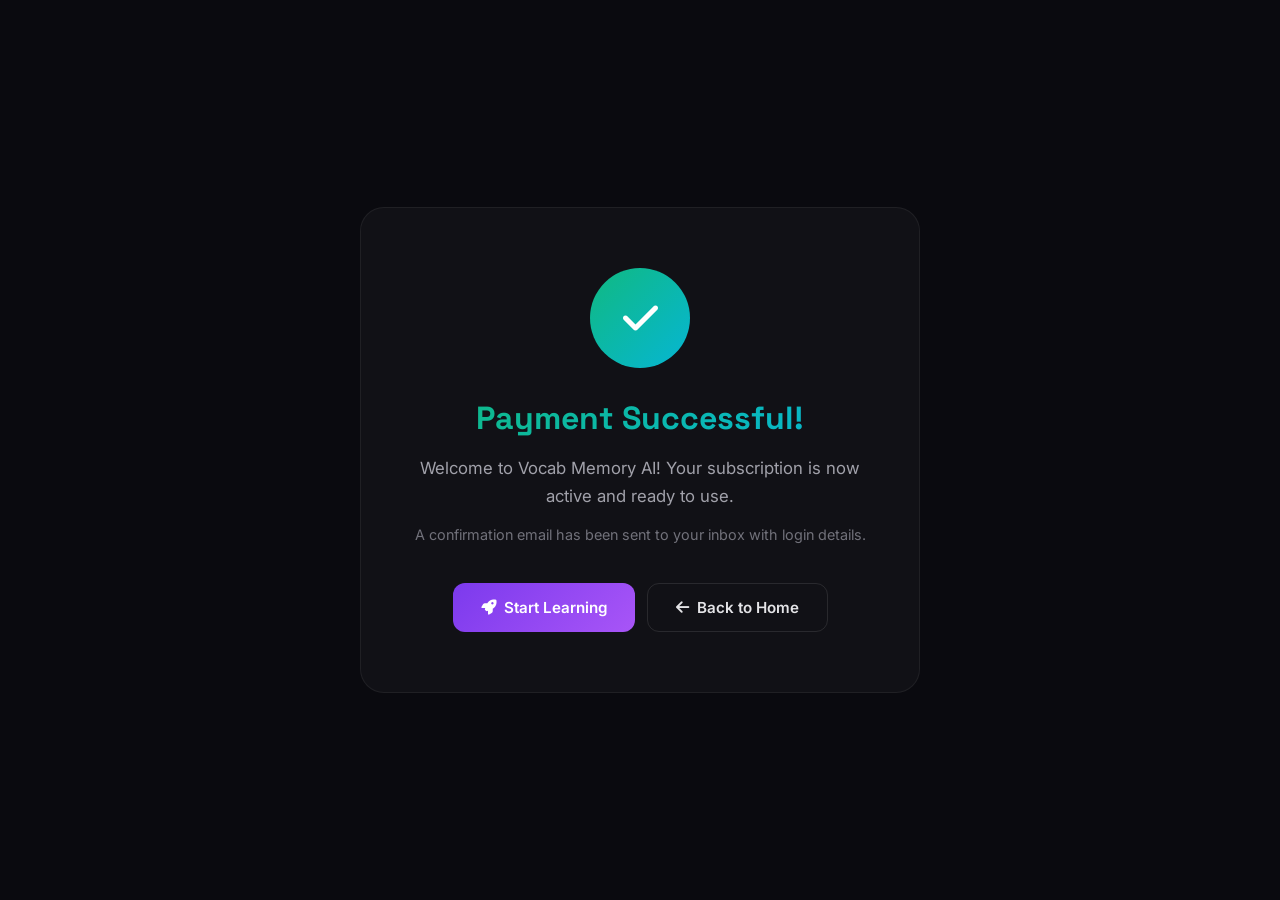
==== success.html @ c86f4a74 "Rebuild as product platform — dynamic product grid with Add Product modal - Reverted hero to generic" ====
<!DOCTYPE html>
<html lang="en">
<head>
    <meta charset="UTF-8">
    <meta name="viewport" content="width=device-width, initial-scale=1.0">
    <title>Payment Successful — FrqBit AI</title>
    <link rel="preconnect" href="https://fonts.googleapis.com">
    <link rel="stylesheet" href="https://fonts.googleapis.com/css2?family=Inter:wght@400;500;600;700&family=Space+Grotesk:wght@700;800&display=swap">
    <link rel="stylesheet" href="https://cdnjs.cloudflare.com/ajax/libs/font-awesome/6.5.1/css/all.min.css">
    <style>
        *, *::before, *::after { margin: 0; padding: 0; box-sizing: border-box; }
        body {
            font-family: 'Inter', sans-serif;
            background: #0a0a0f;
            color: #e4e4e7;
            min-height: 100vh;
            display: flex;
            align-items: center;
            justify-content: center;
            padding: 20px;
        }
        .success-container {
            text-align: center;
            max-width: 560px;
            padding: 60px 40px;
            background: rgba(255, 255, 255, 0.03);
            border: 1px solid rgba(255, 255, 255, 0.06);
            border-radius: 24px;
        }
        .success-icon {
            width: 100px;
            height: 100px;
            border-radius: 50%;
            background: linear-gradient(135deg, #10b981, #06b6d4);
            display: flex;
            align-items: center;
            justify-content: center;
            margin: 0 auto 30px;
            font-size: 2.5rem;
            color: #fff;
            animation: scaleIn 0.5s cubic-bezier(0.34, 1.56, 0.64, 1);
        }
        @keyframes scaleIn {
            from { transform: scale(0); opacity: 0; }
            to { transform: scale(1); opacity: 1; }
        }
        h1 {
            font-family: 'Space Grotesk', sans-serif;
            font-size: 2rem;
            font-weight: 800;
            margin-bottom: 16px;
            background: linear-gradient(135deg, #10b981, #06b6d4);
            -webkit-background-clip: text;
            -webkit-text-fill-color: transparent;
            background-clip: text;
        }
        p {
            color: #a1a1aa;
            font-size: 1.05rem;
            line-height: 1.7;
            margin-bottom: 12px;
        }
        .email-note {
            font-size: 0.9rem;
            color: #71717a;
            margin-bottom: 36px;
        }
        .success-actions {
            display: flex;
            gap: 12px;
            justify-content: center;
            flex-wrap: wrap;
        }
        .btn {
            display: inline-flex;
            align-items: center;
            gap: 8px;
            padding: 14px 28px;
            border-radius: 12px;
            font-weight: 600;
            font-size: 0.95rem;
            text-decoration: none;
            transition: all 0.3s;
        }
        .btn-primary {
            background: linear-gradient(135deg, #7c3aed, #a855f7);
            color: #fff;
        }
        .btn-primary:hover {
            transform: translateY(-2px);
            box-shadow: 0 10px 40px rgba(124, 58, 237, 0.3);
        }
        .btn-outline {
            border: 1px solid rgba(255, 255, 255, 0.1);
            color: #e4e4e7;
        }
        .btn-outline:hover {
            border-color: rgba(124, 58, 237, 0.4);
            background: rgba(124, 58, 237, 0.08);
        }
    </style>
    <script>
        // Clear the cart after successful checkout
        localStorage.removeItem('frqbit_cart');
    </script>
</head>
<body>
    <div class="success-container">
        <div class="success-icon">
            <i class="fas fa-check"></i>
        </div>
        <h1>Payment Successful!</h1>
        <p>Welcome to Vocab Memory AI! Your subscription is now active and ready to use.</p>
        <p class="email-note">A confirmation email has been sent to your inbox with login details.</p>
        <div class="success-actions">
            <a href="https://vocab-memory-ai.vercel.app" class="btn btn-primary" target="_blank">
                <i class="fas fa-rocket"></i> Start Learning
            </a>
            <a href="/" class="btn btn-outline">
                <i class="fas fa-arrow-left"></i> Back to Home
            </a>
        </div>
    </div>
</body>
</html>
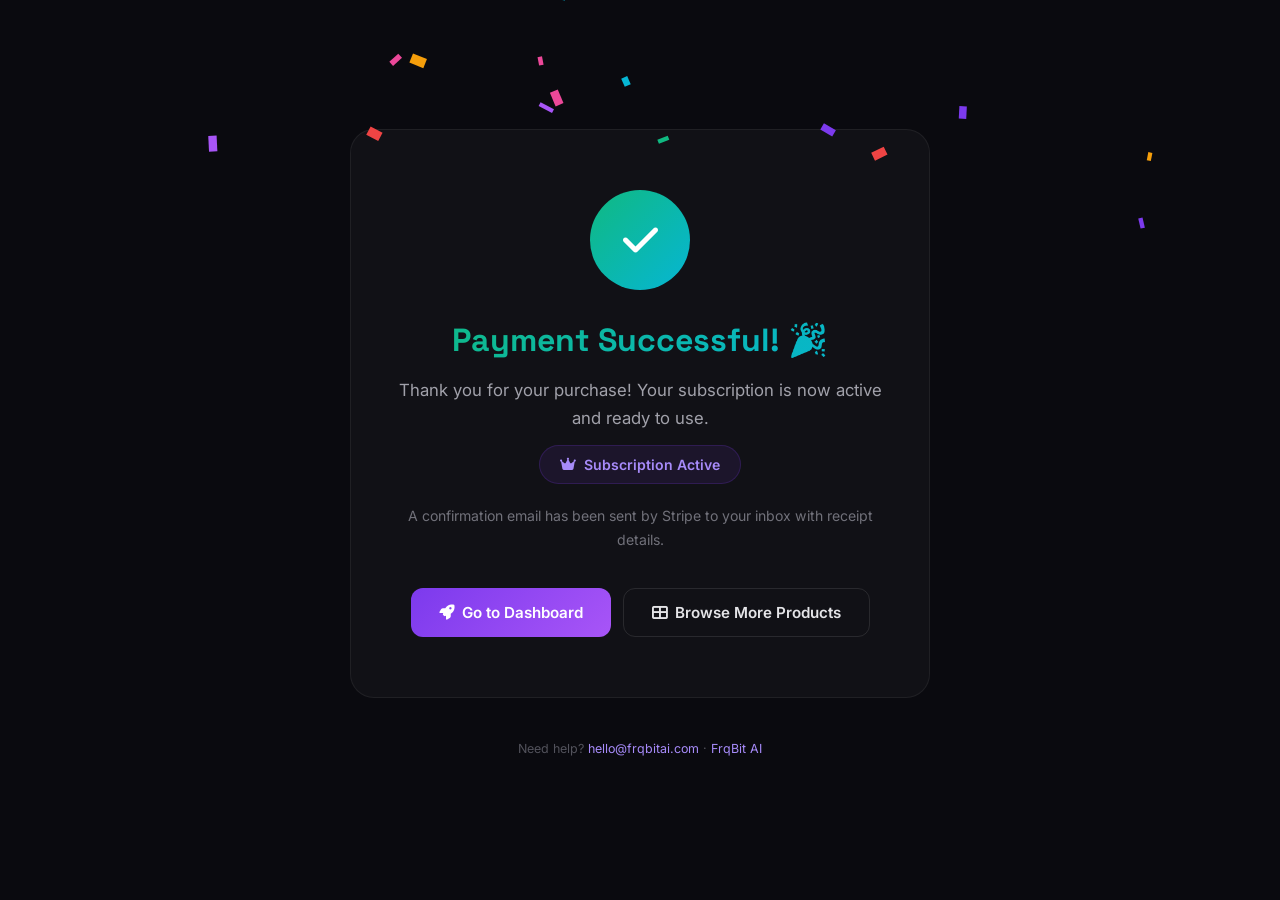
==== commit 2cc27824: "Add Stripe checkout system - checkout, success, cancel pages" ====
--- a/success.html
+++ b/success.html
@@ -4,6 +4,7 @@
     <meta charset="UTF-8">
     <meta name="viewport" content="width=device-width, initial-scale=1.0">
     <title>Payment Successful — FrqBit AI</title>
+    <link rel="icon" type="image/svg+xml" href="data:image/svg+xml,<svg xmlns='http://www.w3.org/2000/svg' viewBox='0 0 100 100'><text y='.9em' font-size='90'>⚡</text></svg>">
     <link rel="preconnect" href="https://fonts.googleapis.com">
     <link rel="stylesheet" href="https://fonts.googleapis.com/css2?family=Inter:wght@400;500;600;700&family=Space+Grotesk:wght@700;800&display=swap">
     <link rel="stylesheet" href="https://cdnjs.cloudflare.com/ajax/libs/font-awesome/6.5.1/css/all.min.css">
@@ -15,111 +16,165 @@
             color: #e4e4e7;
             min-height: 100vh;
             display: flex;
+            flex-direction: column;
             align-items: center;
             justify-content: center;
             padding: 20px;
         }
         .success-container {
             text-align: center;
-            max-width: 560px;
+            max-width: 580px;
             padding: 60px 40px;
             background: rgba(255, 255, 255, 0.03);
             border: 1px solid rgba(255, 255, 255, 0.06);
             border-radius: 24px;
         }
+        .confetti { position: fixed; top: 0; left: 0; width: 100%; height: 100%; pointer-events: none; z-index: 10; }
         .success-icon {
-            width: 100px;
-            height: 100px;
-            border-radius: 50%;
+            width: 100px; height: 100px; border-radius: 50%;
             background: linear-gradient(135deg, #10b981, #06b6d4);
-            display: flex;
-            align-items: center;
-            justify-content: center;
-            margin: 0 auto 30px;
-            font-size: 2.5rem;
-            color: #fff;
+            display: flex; align-items: center; justify-content: center;
+            margin: 0 auto 30px; font-size: 2.5rem; color: #fff;
             animation: scaleIn 0.5s cubic-bezier(0.34, 1.56, 0.64, 1);
         }
-        @keyframes scaleIn {
-            from { transform: scale(0); opacity: 0; }
-            to { transform: scale(1); opacity: 1; }
-        }
+        @keyframes scaleIn { from { transform: scale(0); opacity: 0; } to { transform: scale(1); opacity: 1; } }
         h1 {
-            font-family: 'Space Grotesk', sans-serif;
-            font-size: 2rem;
-            font-weight: 800;
+            font-family: 'Space Grotesk', sans-serif; font-size: 2rem; font-weight: 800;
             margin-bottom: 16px;
             background: linear-gradient(135deg, #10b981, #06b6d4);
-            -webkit-background-clip: text;
-            -webkit-text-fill-color: transparent;
-            background-clip: text;
+            -webkit-background-clip: text; -webkit-text-fill-color: transparent; background-clip: text;
         }
-        p {
-            color: #a1a1aa;
-            font-size: 1.05rem;
-            line-height: 1.7;
-            margin-bottom: 12px;
+        p { color: #a1a1aa; font-size: 1.05rem; line-height: 1.7; margin-bottom: 12px; }
+        .plan-info {
+            display: inline-flex; align-items: center; gap: 8px;
+            padding: 10px 20px; background: rgba(124,58,237,0.1);
+            border: 1px solid rgba(124,58,237,0.2); border-radius: 50px;
+            font-size: 0.88rem; font-weight: 600; color: #a78bfa;
+            margin-bottom: 20px;
         }
-        .email-note {
-            font-size: 0.9rem;
-            color: #71717a;
-            margin-bottom: 36px;
-        }
-        .success-actions {
-            display: flex;
-            gap: 12px;
-            justify-content: center;
-            flex-wrap: wrap;
-        }
+        .email-note { font-size: 0.88rem; color: #71717a; margin-bottom: 36px; }
+        .success-actions { display: flex; gap: 12px; justify-content: center; flex-wrap: wrap; }
         .btn {
-            display: inline-flex;
-            align-items: center;
-            gap: 8px;
-            padding: 14px 28px;
-            border-radius: 12px;
-            font-weight: 600;
-            font-size: 0.95rem;
-            text-decoration: none;
-            transition: all 0.3s;
+            display: inline-flex; align-items: center; gap: 8px;
+            padding: 14px 28px; border-radius: 12px;
+            font-weight: 600; font-size: 0.95rem; text-decoration: none; transition: all 0.3s;
         }
         .btn-primary {
-            background: linear-gradient(135deg, #7c3aed, #a855f7);
-            color: #fff;
+            background: linear-gradient(135deg, #7c3aed, #a855f7); color: #fff;
         }
-        .btn-primary:hover {
-            transform: translateY(-2px);
-            box-shadow: 0 10px 40px rgba(124, 58, 237, 0.3);
+        .btn-primary:hover { transform: translateY(-2px); box-shadow: 0 10px 40px rgba(124,58,237,0.3); }
+        .btn-outline { border: 1px solid rgba(255,255,255,0.1); color: #e4e4e7; }
+        .btn-outline:hover { border-color: rgba(124,58,237,0.4); background: rgba(124,58,237,0.08); }
+        .footer-note {
+            margin-top: 40px; font-size: 0.78rem; color: #52525b;
         }
-        .btn-outline {
-            border: 1px solid rgba(255, 255, 255, 0.1);
-            color: #e4e4e7;
-        }
-        .btn-outline:hover {
-            border-color: rgba(124, 58, 237, 0.4);
-            background: rgba(124, 58, 237, 0.08);
+        .footer-note a { color: #a78bfa; text-decoration: none; }
+        @media (max-width: 480px) {
+            .success-container { padding: 40px 24px; }
+            h1 { font-size: 1.5rem; }
+            .success-actions { flex-direction: column; }
         }
     </style>
-    <script>
-        // Clear the cart after successful checkout
-        localStorage.removeItem('frqbit_cart');
-    </script>
 </head>
 <body>
+    <canvas class="confetti" id="confetti"></canvas>
     <div class="success-container">
-        <div class="success-icon">
-            <i class="fas fa-check"></i>
-        </div>
-        <h1>Payment Successful!</h1>
-        <p>Welcome to Vocab Memory AI! Your subscription is now active and ready to use.</p>
-        <p class="email-note">A confirmation email has been sent to your inbox with login details.</p>
+        <div class="success-icon"><i class="fas fa-check"></i></div>
+        <h1>Payment Successful! 🎉</h1>
+        <p>Thank you for your purchase! Your subscription is now active and ready to use.</p>
+        <div class="plan-info" id="planInfo"><i class="fas fa-crown"></i> <span id="planName">Loading...</span></div>
+        <p class="email-note">A confirmation email has been sent by Stripe to your inbox with receipt details.</p>
         <div class="success-actions">
-            <a href="https://vocab-memory-ai.vercel.app" class="btn btn-primary" target="_blank">
-                <i class="fas fa-rocket"></i> Start Learning
+            <a href="#" class="btn btn-primary" id="startBtn">
+                <i class="fas fa-rocket"></i> Start Using Product
             </a>
             <a href="/" class="btn btn-outline">
-                <i class="fas fa-arrow-left"></i> Back to Home
+                <i class="fas fa-th-large"></i> Browse More Products
             </a>
         </div>
     </div>
+    <p class="footer-note">Need help? <a href="mailto:hello@frqbitai.com">hello@frqbitai.com</a> · <a href="/">FrqBit AI</a></p>
+
+    <script>
+    // ── Product Registry (same as checkout.html) ──
+    const PRODUCT_INFO = {
+        'vocab-memory-ai': {
+            name: 'Vocab Memory AI',
+            returnUrl: 'https://vocab-memory-ai.vercel.app',
+            plans: {
+                'starter':   'Starter ($5/mo)',
+                'pro':       'Pro ($10/mo)',
+                'unlimited': 'Unlimited ($20/mo)'
+            }
+        }
+        // Add more products here as needed
+    };
+
+    // ── Read URL params ──
+    const params = new URLSearchParams(window.location.search);
+    const productId = params.get('product');
+    const planId = params.get('plan');
+
+    const product = PRODUCT_INFO[productId];
+    const planNameEl = document.getElementById('planName');
+    const startBtn = document.getElementById('startBtn');
+
+    if (product) {
+        planNameEl.textContent = product.plans[planId] || planId || 'Subscription';
+        startBtn.href = product.returnUrl;
+        startBtn.innerHTML = `<i class="fas fa-rocket"></i> Start Using ${product.name}`;
+    } else {
+        planNameEl.textContent = 'Subscription Active';
+        startBtn.href = '/';
+        startBtn.innerHTML = '<i class="fas fa-rocket"></i> Go to Dashboard';
+    }
+
+    // ── Confetti Animation ──
+    const canvas = document.getElementById('confetti');
+    const ctx = canvas.getContext('2d');
+    canvas.width = window.innerWidth;
+    canvas.height = window.innerHeight;
+
+    const pieces = [];
+    const colors = ['#7c3aed', '#a855f7', '#ec4899', '#06b6d4', '#10b981', '#f59e0b', '#ef4444'];
+    for (let i = 0; i < 100; i++) {
+        pieces.push({
+            x: Math.random() * canvas.width,
+            y: Math.random() * canvas.height - canvas.height,
+            w: 4 + Math.random() * 6,
+            h: 8 + Math.random() * 8,
+            color: colors[Math.floor(Math.random() * colors.length)],
+            vy: 1 + Math.random() * 3,
+            vx: (Math.random() - 0.5) * 2,
+            rot: Math.random() * 360,
+            vr: (Math.random() - 0.5) * 10,
+            opacity: 1
+        });
+    }
+
+    let frame = 0;
+    function drawConfetti() {
+        ctx.clearRect(0, 0, canvas.width, canvas.height);
+        let alive = false;
+        pieces.forEach(p => {
+            if (p.opacity <= 0) return;
+            alive = true;
+            ctx.save();
+            ctx.globalAlpha = p.opacity;
+            ctx.translate(p.x, p.y);
+            ctx.rotate((p.rot * Math.PI) / 180);
+            ctx.fillStyle = p.color;
+            ctx.fillRect(-p.w / 2, -p.h / 2, p.w, p.h);
+            ctx.restore();
+            p.y += p.vy;
+            p.x += p.vx;
+            p.rot += p.vr;
+            if (frame > 120) p.opacity -= 0.008;
+        });
+        frame++;
+        if (alive) requestAnimationFrame(drawConfetti);
+    }
+    drawConfetti();
+    </script>
 </body>
 </html>
